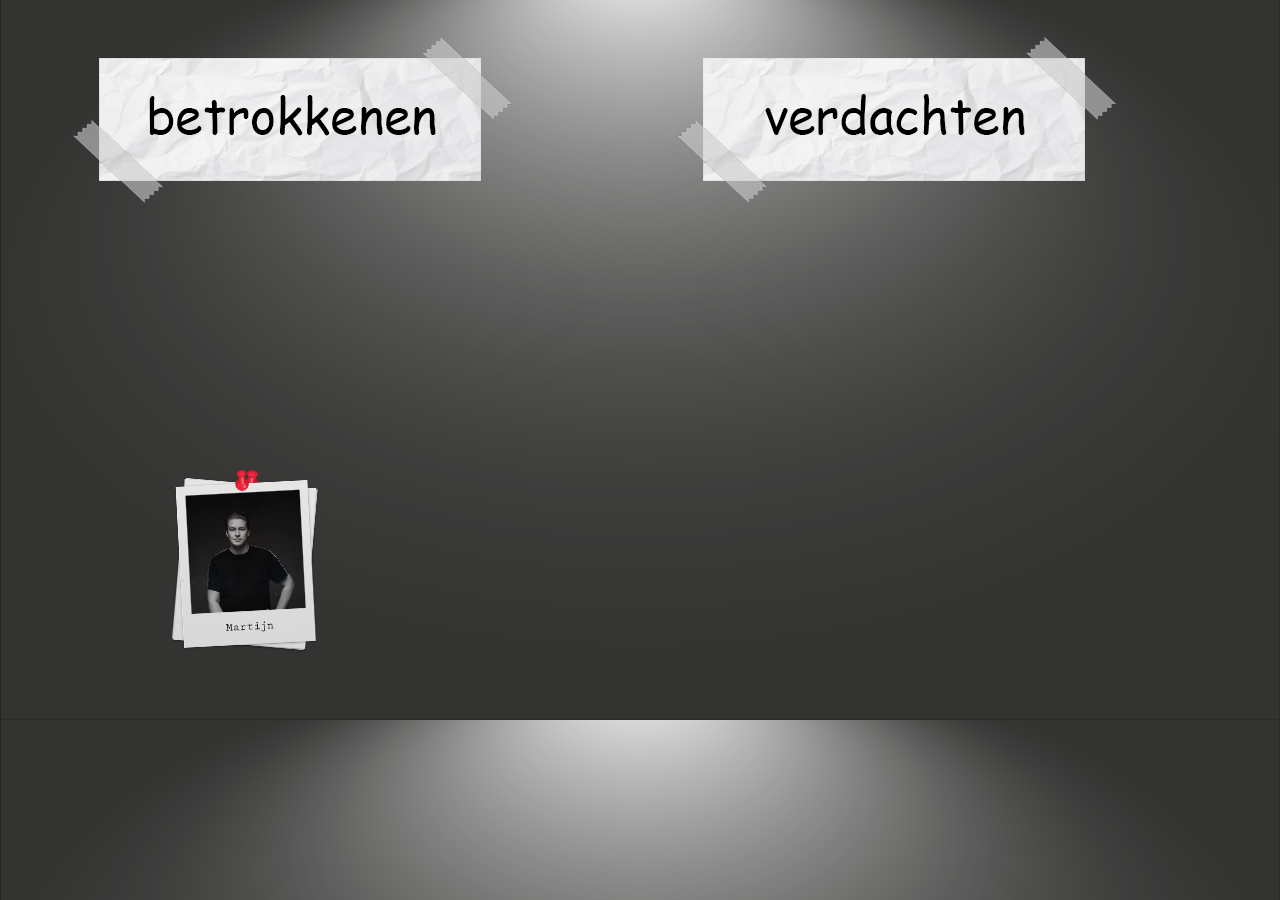
==== index.html @ e2b81208 "changed images" ====
<!DOCTYPE html>
<html lang="en">
<head>
    <meta charset="UTF-8">
    <meta http-equiv="X-UA-Compatible" content="IE=edge">
    <meta name="viewport" content="width=device-width, initial-scale=1.0">
    <link rel="stylesheet" href="css/style.css">
    <title>Kaartje</title>
</head>
<body>
    <header>
    </header>

    <main>
        <img src="./images/betrokkenen.png" alt="betrokkenen">
        <img src="./images/verdachten.png" alt="verdachten">
        <section id="backgroundKaartjeTimSection" class="fotoContainer">
            <section id="kaartjeTimSectionheader">
                <img src="images/timFoto.png" alt="">
            </section>
        </section>

        <section id="backgroundKaartjeJodySection" class="fotoContainer">
            <section id="kaartjeJodySectionheader">
                <img src="images/jodyFoto.png" alt="">
            </section>
        </section>

        <section id="backgroundKaartjeMartijnSection" class="fotoContainer">
            <section id="kaartjeMartijnSectionheader">
                <img src="images/martijnFoto.png" alt="">
            </section>
        </section>
    </main>

    <footer>
        <script src="js/script.js"></script>
    </footer>
</body>
</html>
---- css/style.css ----
body {
    margin: 0;
    font-family: 'Raleway', sans-serif;
    overflow: hidden;
    background-image: url('/img/background_Tekengebied\ 1.png');
    background-size: cover;
}

.fotoContainer {
    position: absolute;
}

#backgroundKaartjeTimSection {
    transform: rotate(5deg) scale(.3);
}    

#backgroundKaartjeJodySection {
    transform: rotate(4deg) scale(.3);
}

#backgroundKaartjeMartijnSection {
    transform: rotate(-3deg) scale(.3);
    
}
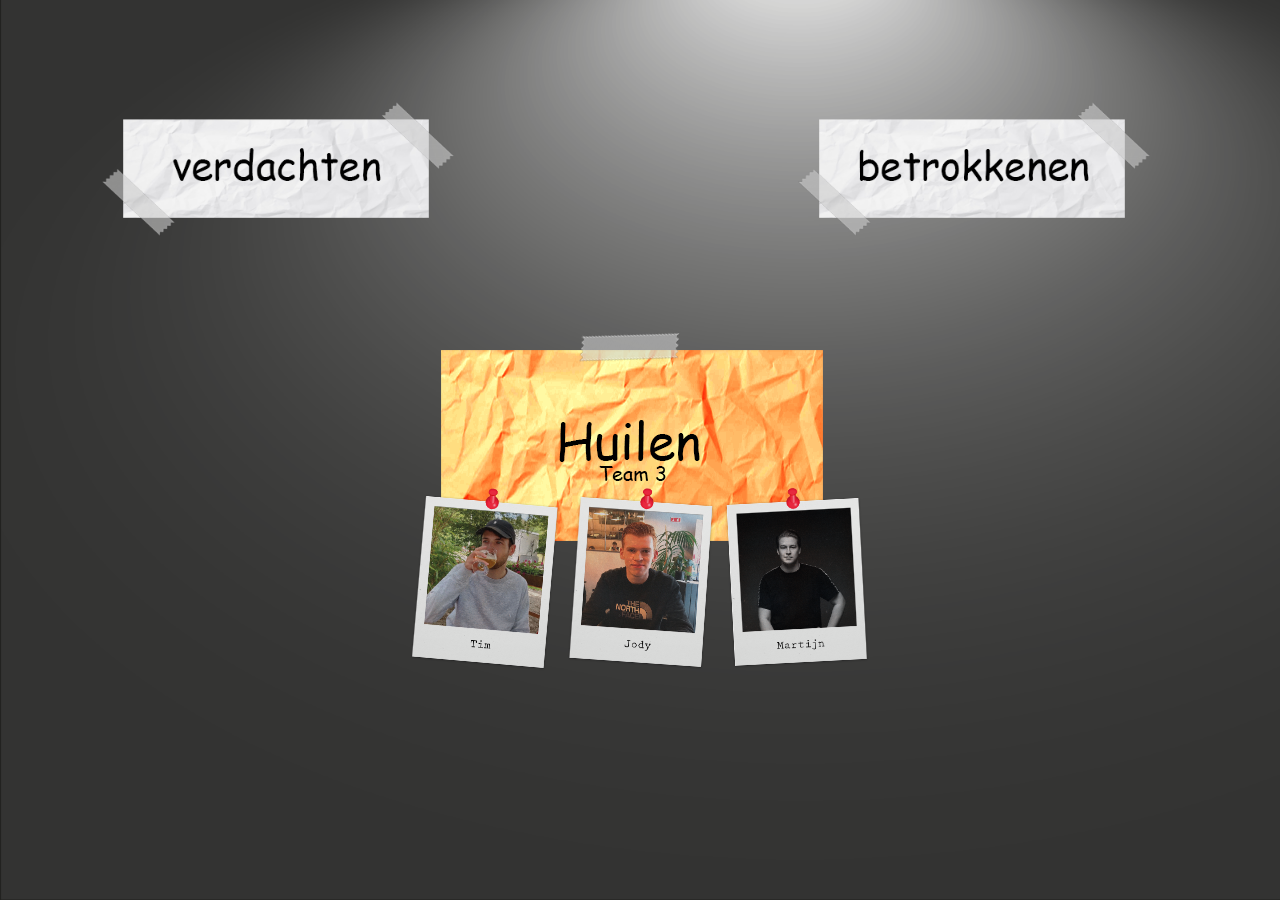
==== commit 69346d58: "board is done" ====
--- a/index.html
+++ b/index.html
@@ -12,8 +12,11 @@
     </header>
 
     <main>
-        <img src="./images/betrokkenen.png" alt="betrokkenen">
-        <img src="./images/verdachten.png" alt="verdachten">
+        <img src="./images/betrokkenen.png" alt="betrokkenen" class="betrokkenen">
+        <img src="./images/verdachten.png" alt="verdachten" class="verdachten">
+
+        <img src="./images/huilen.png" alt="team logo huilen team 3" class="teamlogo">
+
         <section id="backgroundKaartjeTimSection" class="fotoContainer">
             <section id="kaartjeTimSectionheader">
                 <img src="images/timFoto.png" alt="">
--- a/css/style.css
+++ b/css/style.css
@@ -7,12 +7,37 @@
     background-size: cover;
 }
 
+main {
+    display: flex;
+    justify-content: center;
+    align-items: center;
+    height: 100vh;
+    width: 100%;
+}
+
+.verdachten {
+    position: absolute;
+    transform: scale(.8);
+    left: -1em;
+    top: 3em;
+
+}
+
+.betrokkenen {
+    position: absolute;
+    transform: scale(.8);
+    right: 0;
+    top: 3em;
+}
+
 .fotoContainer {
     position: absolute;
+    top: 17em;
 }
 
 #backgroundKaartjeTimSection {
     transform: rotate(5deg) scale(.3);
+    left: 15em;
 }    
 
 #backgroundKaartjeJodySection {
@@ -21,5 +46,6 @@
 
 #backgroundKaartjeMartijnSection {
     transform: rotate(-3deg) scale(.3);
+    right: 15em;
     
 }
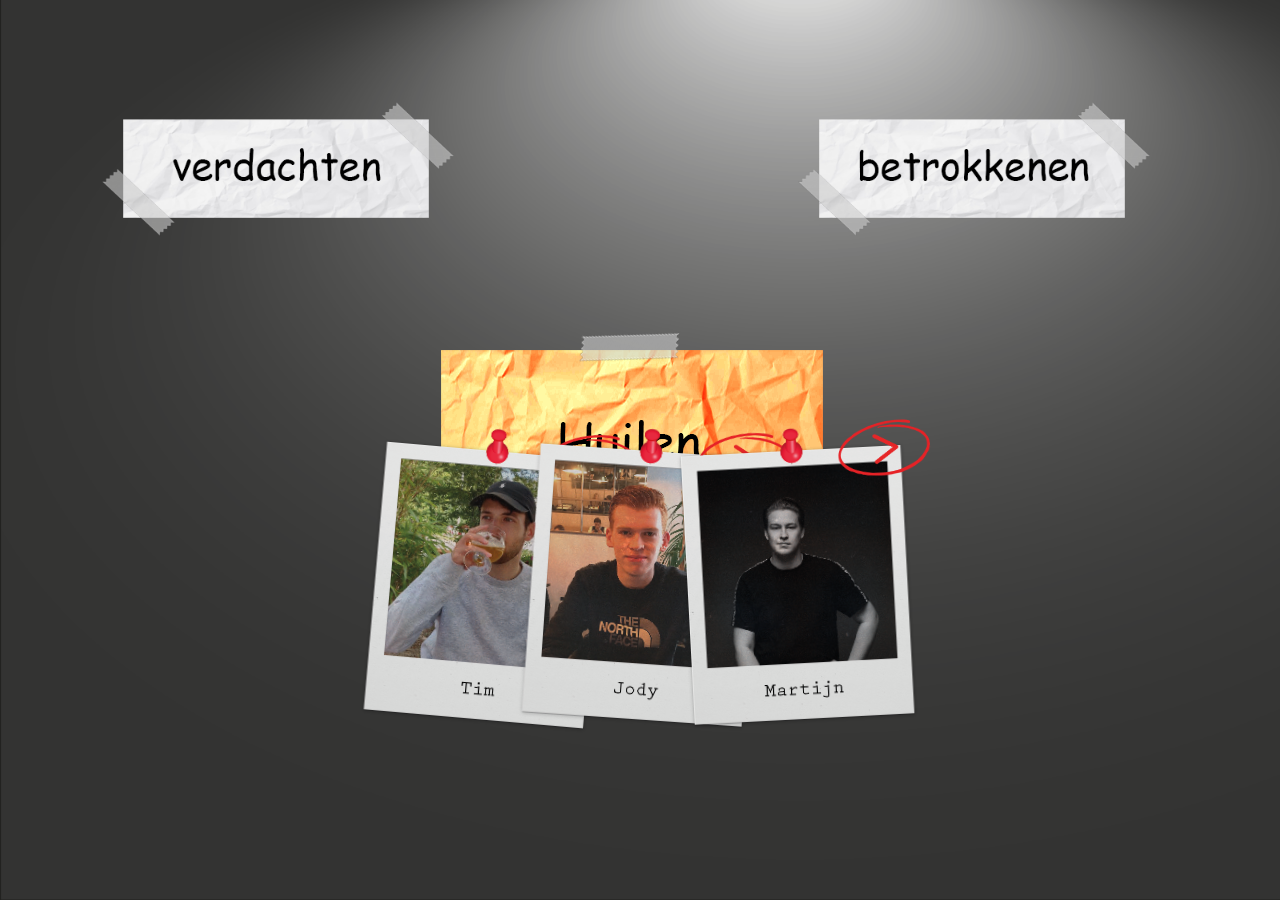
==== commit 09b6123a: "added pijlen" ====
--- a/index.html
+++ b/index.html
@@ -20,18 +20,33 @@
         <section id="backgroundKaartjeTimSection" class="fotoContainer">
             <section id="kaartjeTimSectionheader">
                 <img src="images/timFoto.png" alt="">
+                <a href="#">
+                    <button>
+                        <img src="images/knoppie.png" alt="">
+                    </button>
+                </a>
             </section>
         </section>
 
         <section id="backgroundKaartjeJodySection" class="fotoContainer">
             <section id="kaartjeJodySectionheader">
                 <img src="images/jodyFoto.png" alt="">
+                <a href="#">
+                    <button>
+                        <img src="images/knoppie.png" alt="">
+                    </button>
+                </a>
             </section>
         </section>
 
         <section id="backgroundKaartjeMartijnSection" class="fotoContainer">
             <section id="kaartjeMartijnSectionheader">
                 <img src="images/martijnFoto.png" alt="">
+                <a href="#">
+                    <button>
+                        <img src="images/knoppie.png" alt="">
+                    </button>
+                </a>
             </section>
         </section>
     </main>
--- a/css/style.css
+++ b/css/style.css
@@ -3,7 +3,7 @@
     margin: 0;
     font-family: 'Raleway', sans-serif;
     overflow: hidden;
-    background-image: url('/img/background_Tekengebied\ 1.png');
+    background-image: url('../img/background_Tekengebied\ 1.png');
     background-size: cover;
 }
 
@@ -35,17 +35,35 @@
     top: 17em;
 }
 
+.fotoContainer section a {
+    position: absolute;
+    right: -9%;
+    top: 0;
+    width: 40%;
+}
+
+.fotoContainer section a button {
+    background: none;
+    border: none;
+}
+
+.fotoContainer section a button img {
+    width: 100%;
+}
+
 #backgroundKaartjeTimSection {
-    transform: rotate(5deg) scale(.3);
+    transform: rotate(5deg) scale(.5);
     left: 15em;
 }    
 
 #backgroundKaartjeJodySection {
-    transform: rotate(4deg) scale(.3);
+    transform: rotate(4deg) scale(.5);
 }
 
 #backgroundKaartjeMartijnSection {
-    transform: rotate(-3deg) scale(.3);
+    transform: rotate(-3deg) scale(.5);
     right: 15em;
     
 }
+
+
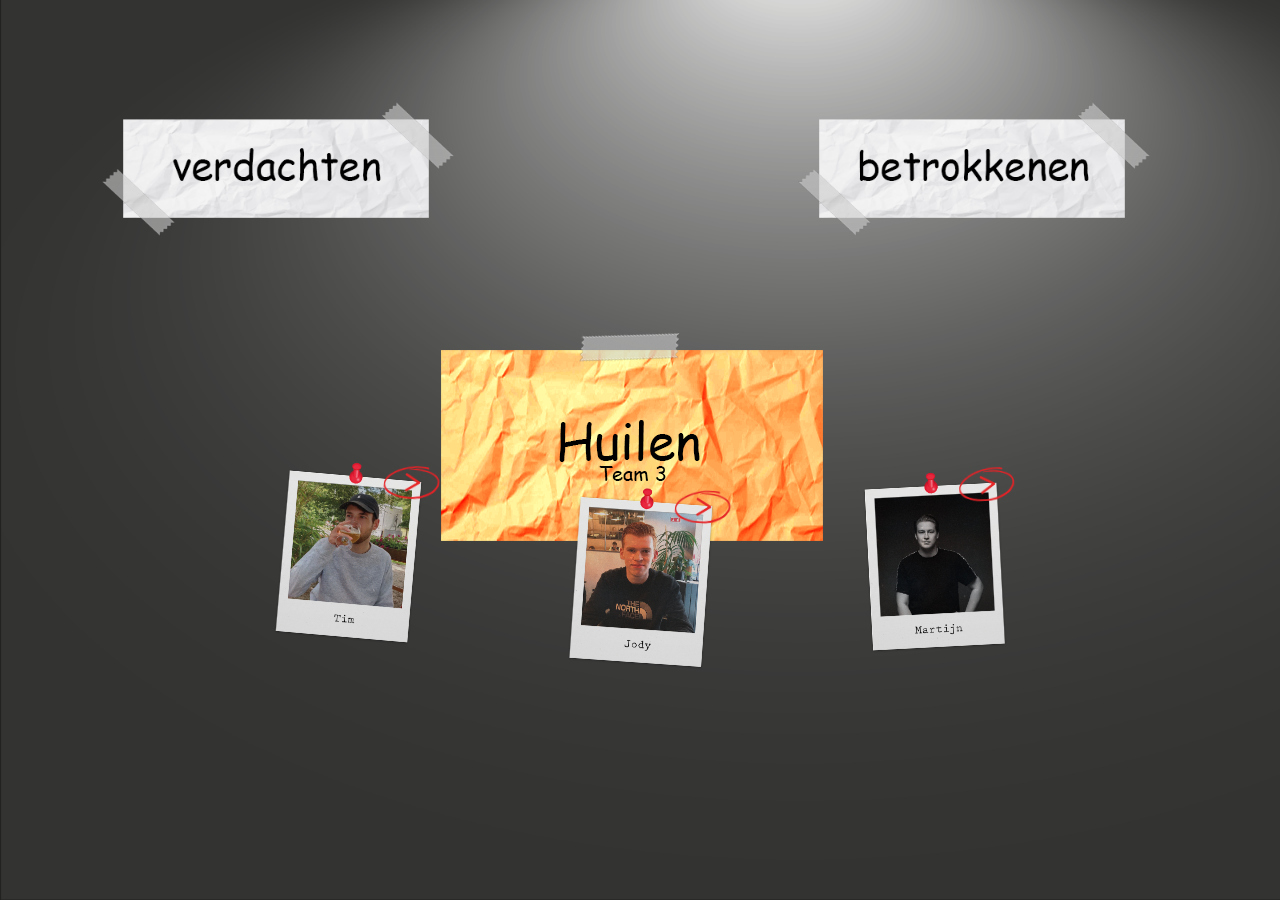
==== commit ed5ed036: "added kaartje tim" ====
--- a/index.html
+++ b/index.html
@@ -20,7 +20,7 @@
         <section id="backgroundKaartjeTimSection" class="fotoContainer">
             <section id="kaartjeTimSectionheader">
                 <img src="images/timFoto.png" alt="">
-                <a href="#">
+                <a href="tim/index.html">
                     <button>
                         <img src="images/knoppie.png" alt="">
                     </button>
--- a/css/style.css
+++ b/css/style.css
@@ -52,17 +52,16 @@
 }
 
 #backgroundKaartjeTimSection {
-    transform: rotate(5deg) scale(.5);
-    left: 15em;
+    transform: rotate(5deg) scale(.3) translateX(-200%);
+
 }    
 
 #backgroundKaartjeJodySection {
-    transform: rotate(4deg) scale(.5);
+    transform: rotate(4deg) scale(.3);
 }
 
 #backgroundKaartjeMartijnSection {
-    transform: rotate(-3deg) scale(.5);
-    right: 15em;
+    transform: rotate(-3deg) scale(.3) translateX(200%);
     
 }
 
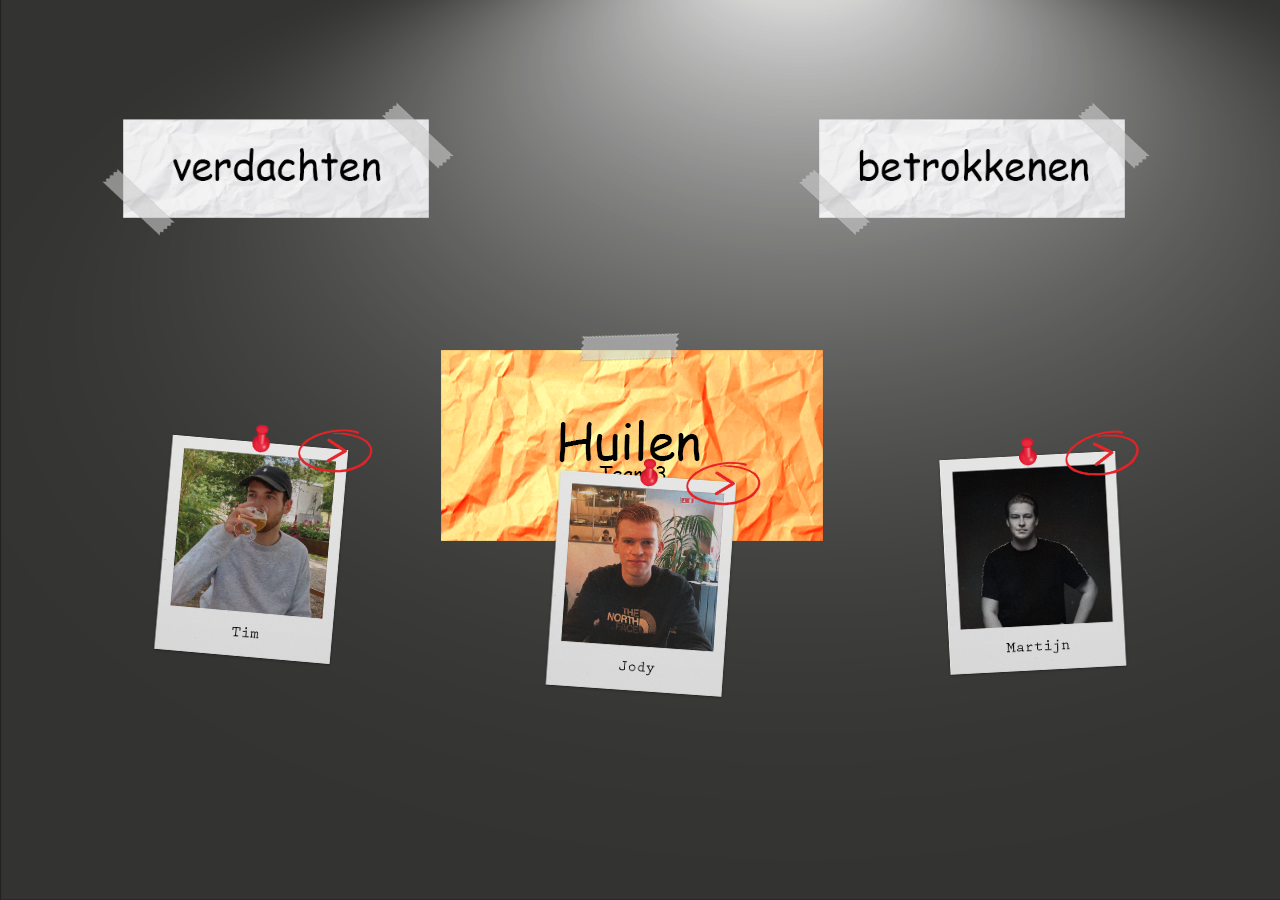
==== commit 3d76f993: "added profile of jody" ====
--- a/index.html
+++ b/index.html
@@ -20,7 +20,7 @@
         <section id="backgroundKaartjeTimSection" class="fotoContainer">
             <section id="kaartjeTimSectionheader">
                 <img src="images/timFoto.png" alt="">
-                <a href="tim/index.html">
+                <a href="tim/index.html" target="_blank">
                     <button>
                         <img src="images/knoppie.png" alt="">
                     </button>
@@ -31,7 +31,7 @@
         <section id="backgroundKaartjeJodySection" class="fotoContainer">
             <section id="kaartjeJodySectionheader">
                 <img src="images/jodyFoto.png" alt="">
-                <a href="#">
+                <a href="jody/index.html" target="_blank">
                     <button>
                         <img src="images/knoppie.png" alt="">
                     </button>
@@ -42,7 +42,7 @@
         <section id="backgroundKaartjeMartijnSection" class="fotoContainer">
             <section id="kaartjeMartijnSectionheader">
                 <img src="images/martijnFoto.png" alt="">
-                <a href="#">
+                <a href="#" target="_blank">
                     <button>
                         <img src="images/knoppie.png" alt="">
                     </button>
--- a/css/style.css
+++ b/css/style.css
@@ -52,17 +52,21 @@
 }
 
 #backgroundKaartjeTimSection {
-    transform: rotate(5deg) scale(.3) translateX(-200%);
+    transform: rotate(5deg) scale(.4) translateX(-200%);
 
 }    
 
 #backgroundKaartjeJodySection {
-    transform: rotate(4deg) scale(.3);
+    transform: rotate(4deg) scale(.4);
 }
 
 #backgroundKaartjeMartijnSection {
-    transform: rotate(-3deg) scale(.3) translateX(200%);
+    transform: rotate(-3deg) scale(.4) translateX(200%);
     
 }
 
+.fotoContainer a button {
+    cursor: pointer;
+}
 
+
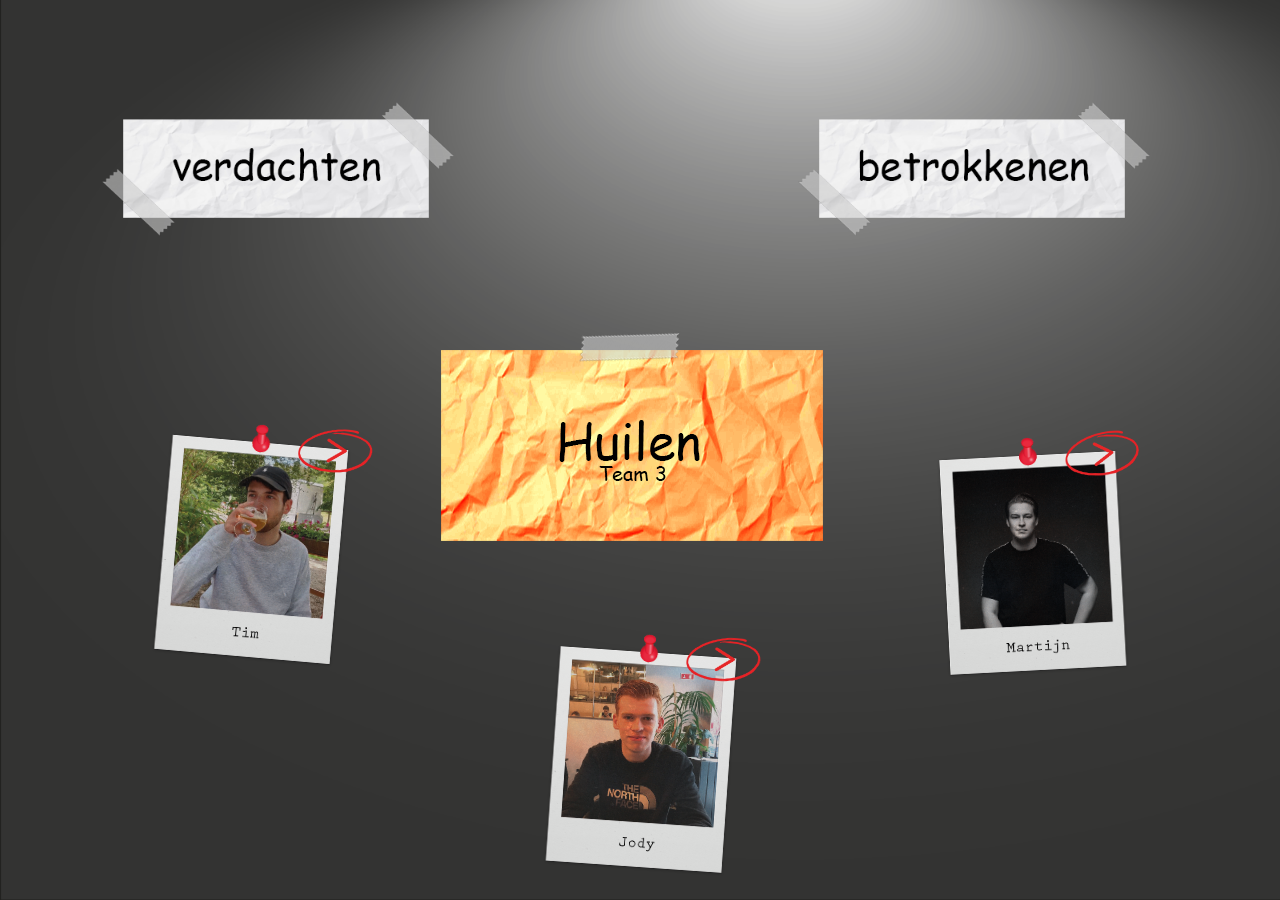
==== commit 1b3efd1a: "changed jody" ====
--- a/index.html
+++ b/index.html
@@ -5,7 +5,7 @@
     <meta http-equiv="X-UA-Compatible" content="IE=edge">
     <meta name="viewport" content="width=device-width, initial-scale=1.0">
     <link rel="stylesheet" href="css/style.css">
-    <title>Kaartje</title>
+    <title>Team pagina</title>
 </head>
 <body>
     <header>
@@ -42,7 +42,7 @@
         <section id="backgroundKaartjeMartijnSection" class="fotoContainer">
             <section id="kaartjeMartijnSectionheader">
                 <img src="images/martijnFoto.png" alt="">
-                <a href="#" target="_blank">
+                <a href="https://martijnvdlans.github.io/web-app-from-scratch-2122/index.html" target="_blank">
                     <button>
                         <img src="images/knoppie.png" alt="">
                     </button>
--- a/css/style.css
+++ b/css/style.css
@@ -58,6 +58,7 @@
 
 #backgroundKaartjeJodySection {
     transform: rotate(4deg) scale(.4);
+    top: 28em;
 }
 
 #backgroundKaartjeMartijnSection {
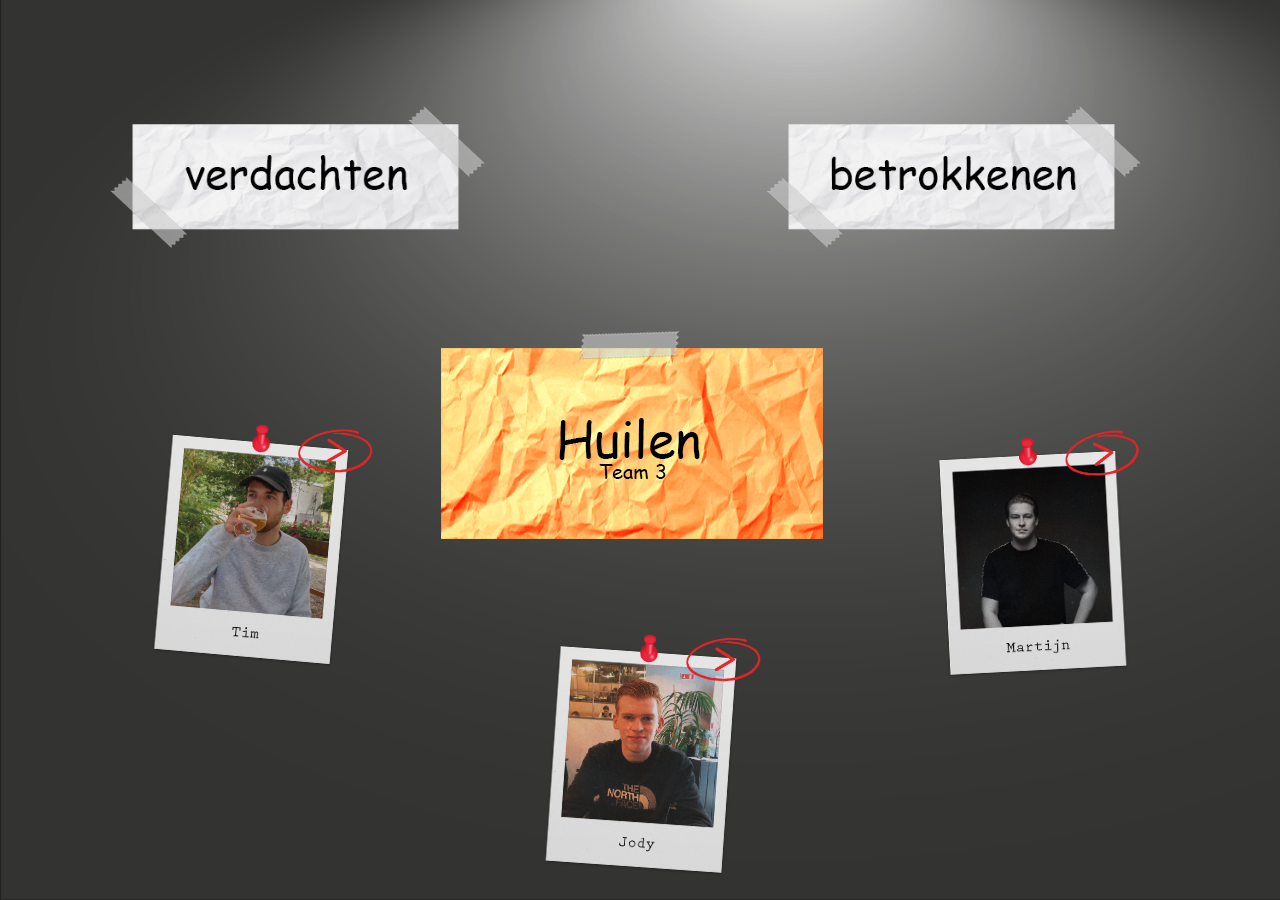
==== commit fd72e492: "ja" ====
--- a/index.html
+++ b/index.html
@@ -12,10 +12,11 @@
     </header>
 
     <main>
-        <img src="./images/betrokkenen.png" alt="betrokkenen" class="betrokkenen">
-        <img src="./images/verdachten.png" alt="verdachten" class="verdachten">
-
-        <img src="./images/huilen.png" alt="team logo huilen team 3" class="teamlogo">
+        <section>
+            <img src="./images/betrokkenen.png" alt="betrokkenen" class="betrokkenen">
+            <img src="./images/verdachten.png" alt="verdachten" class="verdachten">
+            <img src="./images/huilen.png" alt="team logo huilen team 3" class="teamlogo">
+        </section>
 
         <section id="backgroundKaartjeTimSection" class="fotoContainer">
             <section id="kaartjeTimSectionheader">
--- a/css/style.css
+++ b/css/style.css
@@ -20,7 +20,7 @@
     transform: scale(.8);
     left: -1em;
     top: 3em;
-
+    width: 50%;
 }
 
 .betrokkenen {
@@ -28,7 +28,13 @@
     transform: scale(.8);
     right: 0;
     top: 3em;
+    width: 50%;
 }
+
+img {
+    width: 100%;
+}
+
 
 .fotoContainer {
     position: absolute;
@@ -70,4 +76,61 @@
     cursor: pointer;
 }
 
+@media only screen and (max-width: 950px) {
 
+    body {
+        margin: 0;
+        font-family: 'Raleway', sans-serif;
+        overflow: visible;
+        background-image: url(../img/background_Tekengebied\ 1.png);
+        background-size: cover;
+    }
+
+    main {
+        display: flex;
+        justify-content: center;
+        align-items: center;
+        height: 100%;
+        width: 100%;
+        flex-direction: column;
+        align-content: center;
+        flex-wrap: nowrap;
+    }
+
+    .betrokkenen {
+        position: absolute;
+        transform: scale(.8);
+        right: 0;
+        top: 3em;
+        display: none;
+    }
+
+    .verdachten {
+        position: absolute;
+        transform: scale(.8);
+        left: -1em;
+        top: 3em;
+        display: none;
+    }
+
+
+
+    .fotoContainer {
+        position: relative;
+        top: 0;
+    }
+
+    #backgroundKaartjeTimSection {
+        transform: rotate(5deg) scale(.8) translateX(0);
+        height: 46%;
+    }
+
+    #backgroundKaartjeJodySection {
+        transform: rotate(4deg) scale(.8);
+        top: 0;
+    }
+
+    #backgroundKaartjeMartijnSection {
+        transform: rotate(-3deg) scale(.8) translateX(0%);
+    }
+}